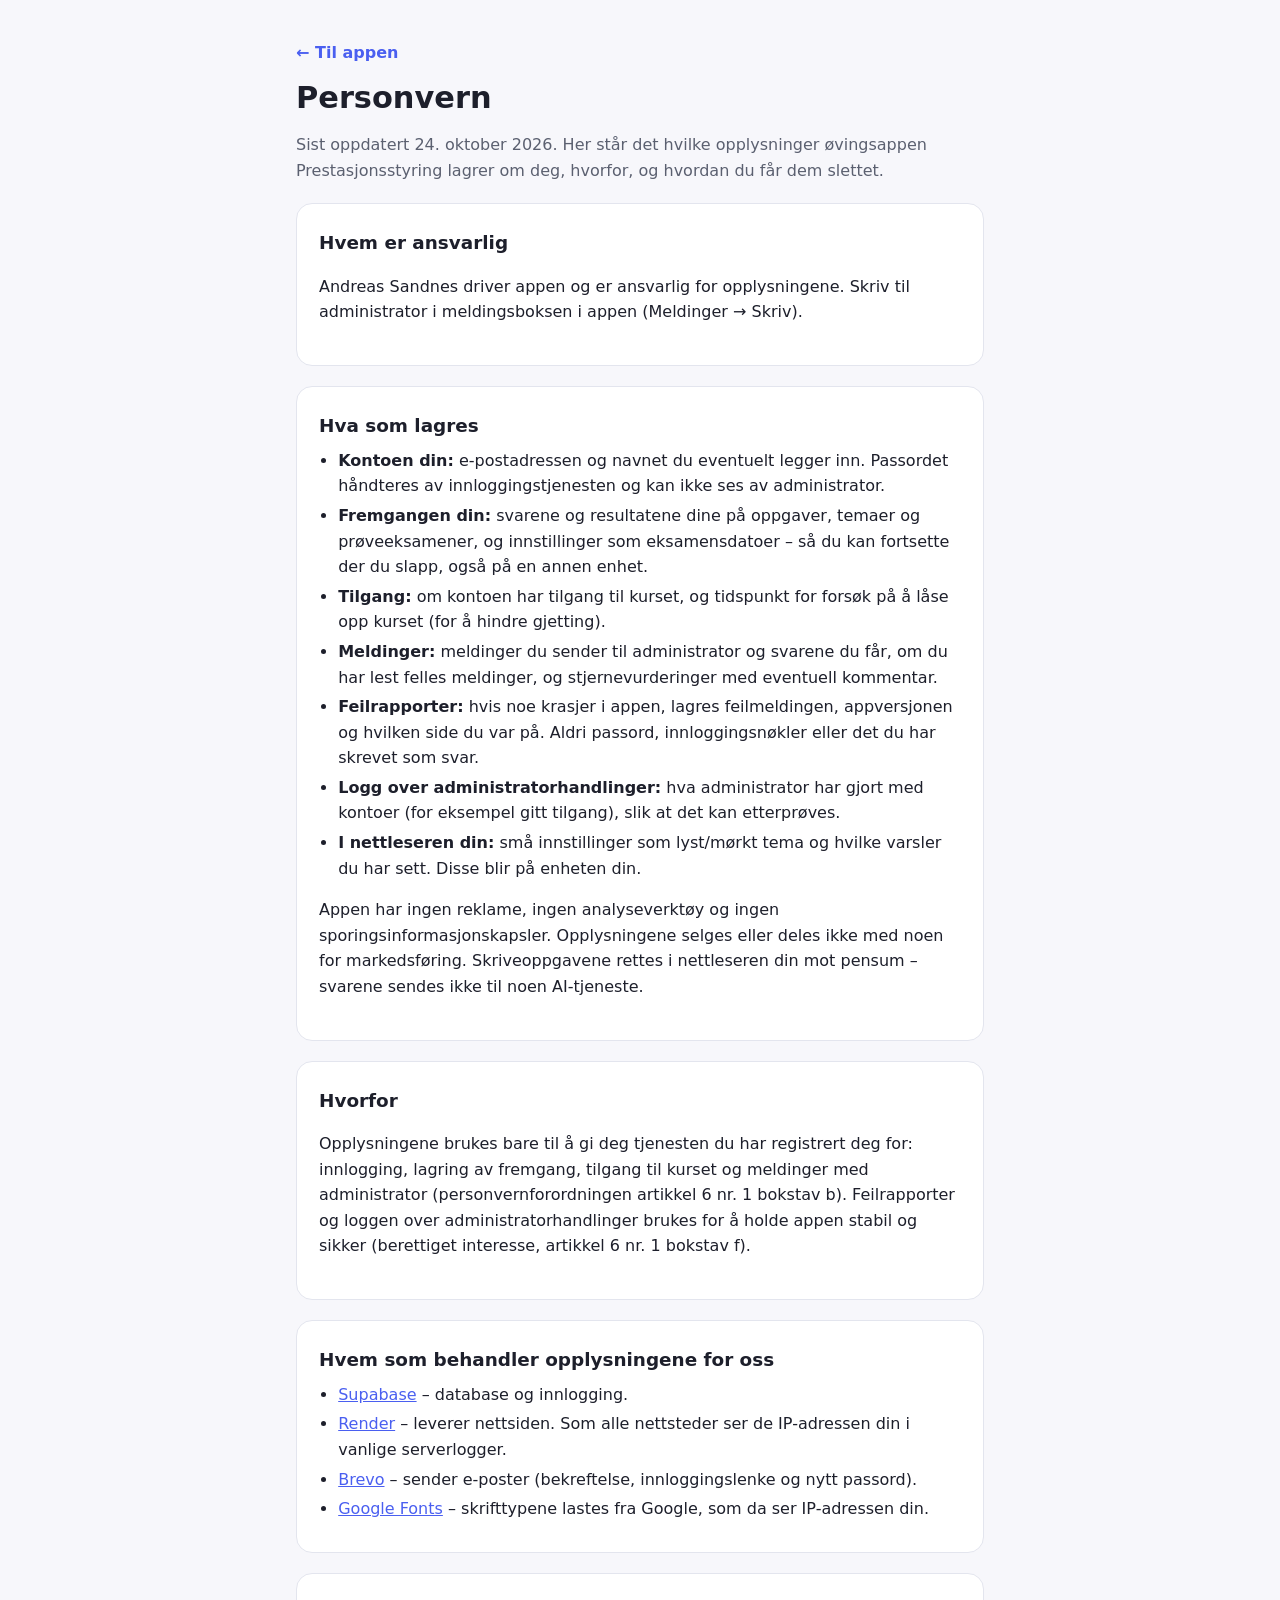
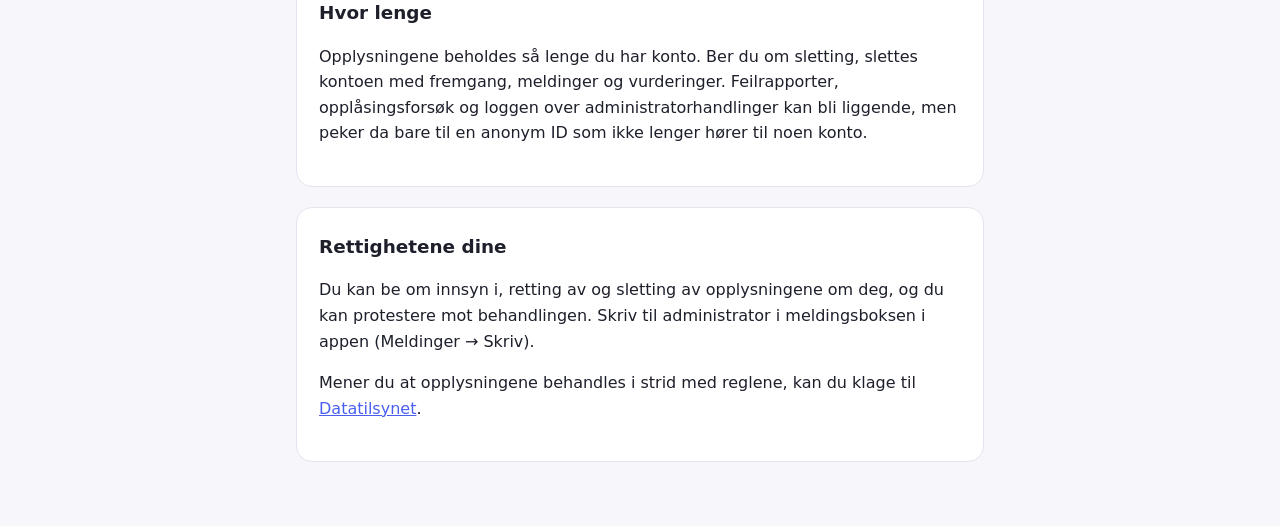
==== personvern.html @ 46ebc0df "Add files via upload Klar for Google og personvernside" ====
<!doctype html>
<html lang="nb">
<head>
<meta charset="utf-8">
<meta name="viewport" content="width=device-width,initial-scale=1">
<meta name="color-scheme" content="light dark">
<title>Personvern – Prestasjonsstyring</title>
<meta name="description" content="Hvilke opplysninger øvingsappen Prestasjonsstyring lagrer, hvorfor, hvor lenge, og hvordan du får dem slettet.">
<meta name="robots" content="index,follow">
<link rel="canonical" href="https://prestasjonsstyring12.onrender.com/personvern.html">
<link rel="icon" href="data:image/svg+xml,%3Csvg%20xmlns%3D%22http%3A%2F%2Fwww.w3.org%2F2000%2Fsvg%22%20viewBox%3D%220%200%2064%2064%22%3E%3Crect%20width%3D%2264%22%20height%3D%2264%22%20rx%3D%2214%22%20fill%3D%22%234a5ff0%22%2F%3E%3Crect%20x%3D%2214%22%20y%3D%2236%22%20width%3D%229%22%20height%3D%2216%22%20rx%3D%223%22%20fill%3D%22%23fff%22%2F%3E%3Crect%20x%3D%2227.5%22%20y%3D%2226%22%20width%3D%229%22%20height%3D%2226%22%20rx%3D%223%22%20fill%3D%22%23fff%22%2F%3E%3Crect%20x%3D%2241%22%20y%3D%2214%22%20width%3D%229%22%20height%3D%2238%22%20rx%3D%223%22%20fill%3D%22%23fff%22%2F%3E%3C%2Fsvg%3E">
<style>
:root{--bg:#f7f7fb;--card:#fff;--ink:#1d1f2b;--muted:#5b6070;--brand:#4a5ff0;--line:#e3e5ee}
@media (prefers-color-scheme:dark){:root{--bg:#12131a;--card:#1b1d27;--ink:#eceef6;--muted:#a3a8b8;--brand:#8b98ff;--line:#2c2f3d}}
*{box-sizing:border-box}
body{margin:0;background:var(--bg);color:var(--ink);font:16px/1.6 system-ui,-apple-system,"Segoe UI",sans-serif}
main{max-width:720px;margin:0 auto;padding:40px 16px 64px}
.card{background:var(--card);border:1px solid var(--line);border-radius:16px;padding:24px 22px;margin-top:20px}
h1{font-size:1.9rem;line-height:1.2;margin:.2em 0 .3em}
h2{font-size:1.15rem;margin:0 0 .4em}
p,li{color:var(--ink)}
.muted{color:var(--muted)}
ul{padding-left:1.2em;margin:.4em 0}
li{margin:.25em 0}
a{color:var(--brand)}
.back{display:inline-block;margin-bottom:8px;text-decoration:none;font-weight:600}
</style>
</head>
<body>
<main>
<a class="back" href="./">← Til appen</a>
<h1>Personvern</h1>
<p class="muted">Sist oppdatert 24. oktober 2026. Her står det hvilke opplysninger øvingsappen Prestasjonsstyring lagrer om deg, hvorfor, og hvordan du får dem slettet.</p>

<div class="card">
<h2>Hvem er ansvarlig</h2>
<p>Andreas Sandnes driver appen og er ansvarlig for opplysningene. Skriv til administrator i meldingsboksen i appen (Meldinger → Skriv).</p>
</div>

<div class="card">
<h2>Hva som lagres</h2>
<ul>
<li><strong>Kontoen din:</strong> e-postadressen og navnet du eventuelt legger inn. Passordet håndteres av innloggingstjenesten og kan ikke ses av administrator.</li>
<li><strong>Fremgangen din:</strong> svarene og resultatene dine på oppgaver, temaer og prøveeksamener, og innstillinger som eksamensdatoer – så du kan fortsette der du slapp, også på en annen enhet.</li>
<li><strong>Tilgang:</strong> om kontoen har tilgang til kurset, og tidspunkt for forsøk på å låse opp kurset (for å hindre gjetting).</li>
<li><strong>Meldinger:</strong> meldinger du sender til administrator og svarene du får, om du har lest felles meldinger, og stjernevurderinger med eventuell kommentar.</li>
<li><strong>Feilrapporter:</strong> hvis noe krasjer i appen, lagres feilmeldingen, appversjonen og hvilken side du var på. Aldri passord, innloggingsnøkler eller det du har skrevet som svar.</li>
<li><strong>Logg over administratorhandlinger:</strong> hva administrator har gjort med kontoer (for eksempel gitt tilgang), slik at det kan etterprøves.</li>
<li><strong>I nettleseren din:</strong> små innstillinger som lyst/mørkt tema og hvilke varsler du har sett. Disse blir på enheten din.</li>
</ul>
<p>Appen har ingen reklame, ingen analyseverktøy og ingen sporingsinformasjonskapsler. Opplysningene selges eller deles ikke med noen for markedsføring. Skriveoppgavene rettes i nettleseren din mot pensum – svarene sendes ikke til noen AI-tjeneste.</p>
</div>

<div class="card">
<h2>Hvorfor</h2>
<p>Opplysningene brukes bare til å gi deg tjenesten du har registrert deg for: innlogging, lagring av fremgang, tilgang til kurset og meldinger med administrator (personvernforordningen artikkel 6 nr. 1 bokstav b). Feilrapporter og loggen over administratorhandlinger brukes for å holde appen stabil og sikker (berettiget interesse, artikkel 6 nr. 1 bokstav f).</p>
</div>

<div class="card">
<h2>Hvem som behandler opplysningene for oss</h2>
<ul>
<li><a href="https://supabase.com/privacy" rel="noopener">Supabase</a> – database og innlogging.</li>
<li><a href="https://render.com/privacy" rel="noopener">Render</a> – leverer nettsiden. Som alle nettsteder ser de IP-adressen din i vanlige serverlogger.</li>
<li><a href="https://www.brevo.com/legal/privacypolicy/" rel="noopener">Brevo</a> – sender e-poster (bekreftelse, innloggingslenke og nytt passord).</li>
<li><a href="https://policies.google.com/privacy" rel="noopener">Google Fonts</a> – skrifttypene lastes fra Google, som da ser IP-adressen din.</li>
</ul>
</div>

<div class="card">
<h2>Hvor lenge</h2>
<p>Opplysningene beholdes så lenge du har konto. Ber du om sletting, slettes kontoen med fremgang, meldinger og vurderinger. Feilrapporter, opplåsingsforsøk og loggen over administratorhandlinger kan bli liggende, men peker da bare til en anonym ID som ikke lenger hører til noen konto.</p>
</div>

<div class="card">
<h2>Rettighetene dine</h2>
<p>Du kan be om innsyn i, retting av og sletting av opplysningene om deg, og du kan protestere mot behandlingen. Skriv til administrator i meldingsboksen i appen (Meldinger → Skriv).</p>
<p>Mener du at opplysningene behandles i strid med reglene, kan du klage til <a href="https://www.datatilsynet.no/" rel="noopener">Datatilsynet</a>.</p>
</div>
</main>
</body>
</html>
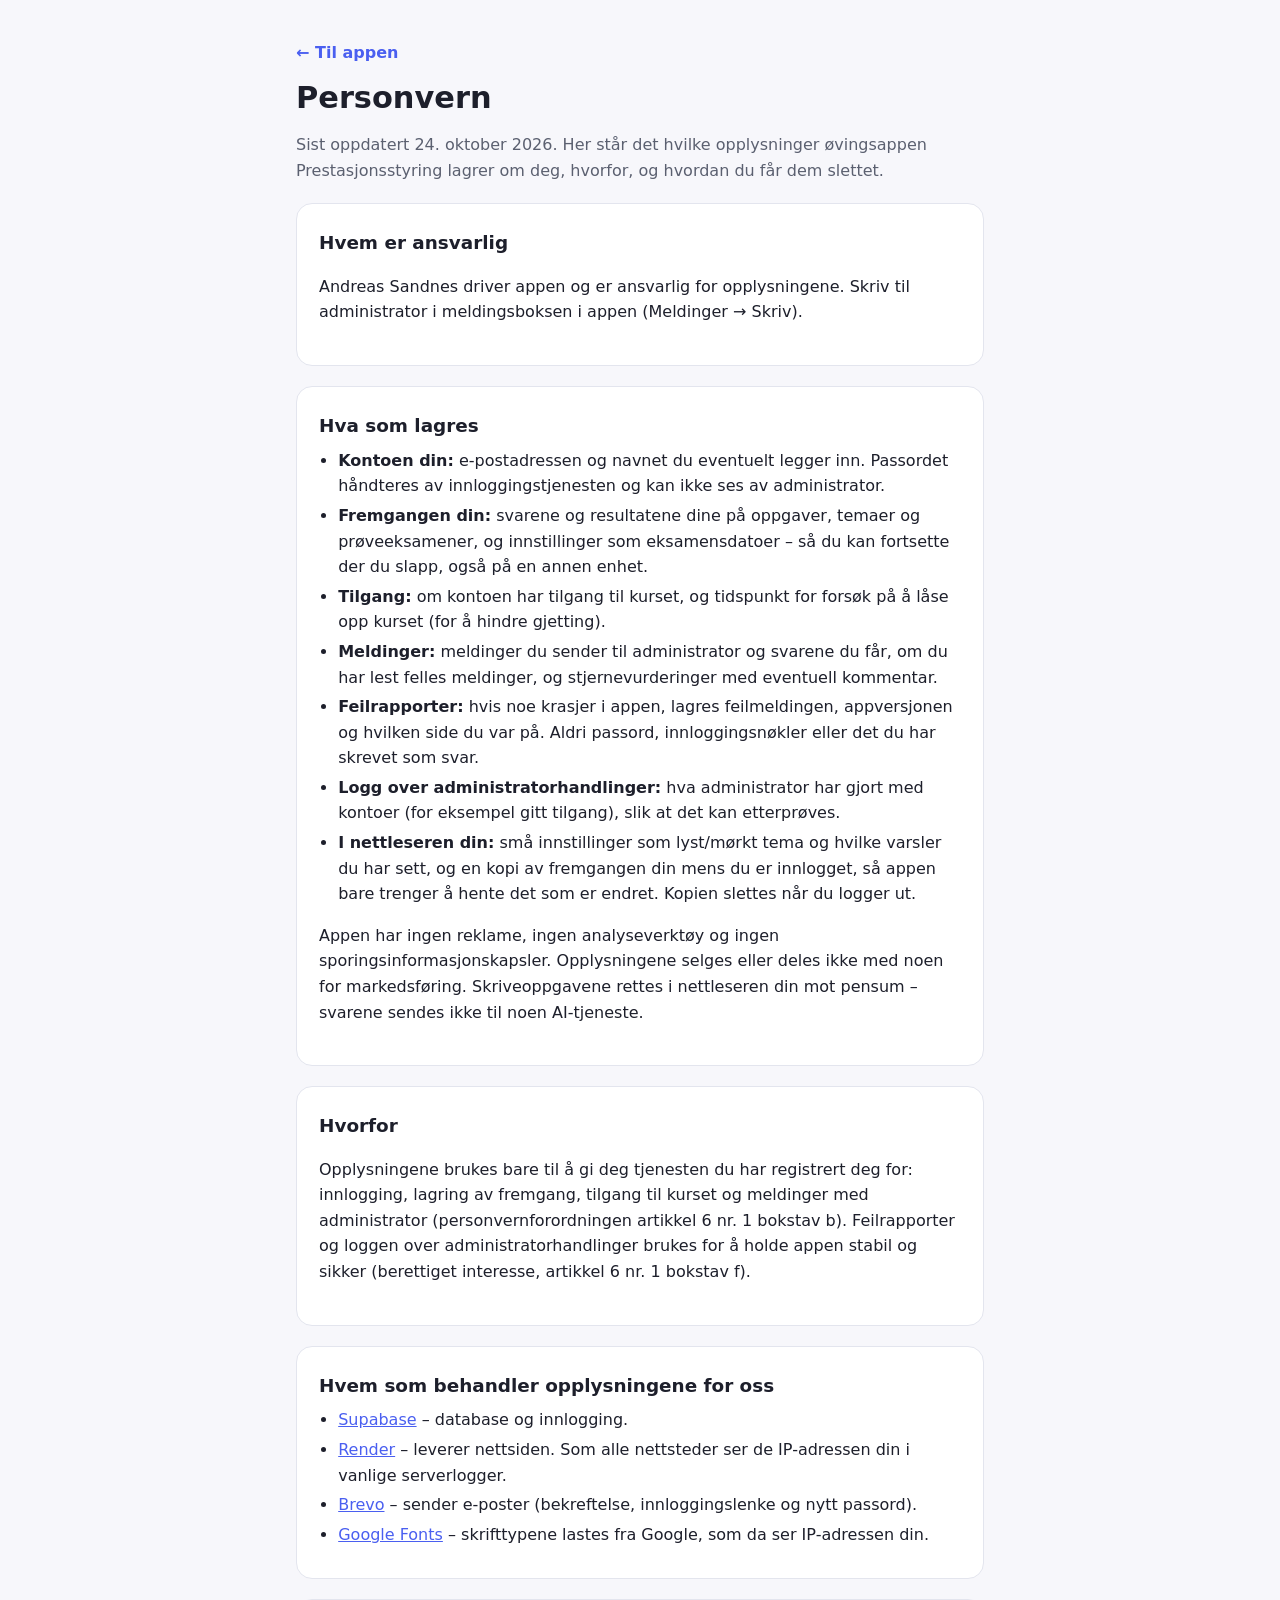
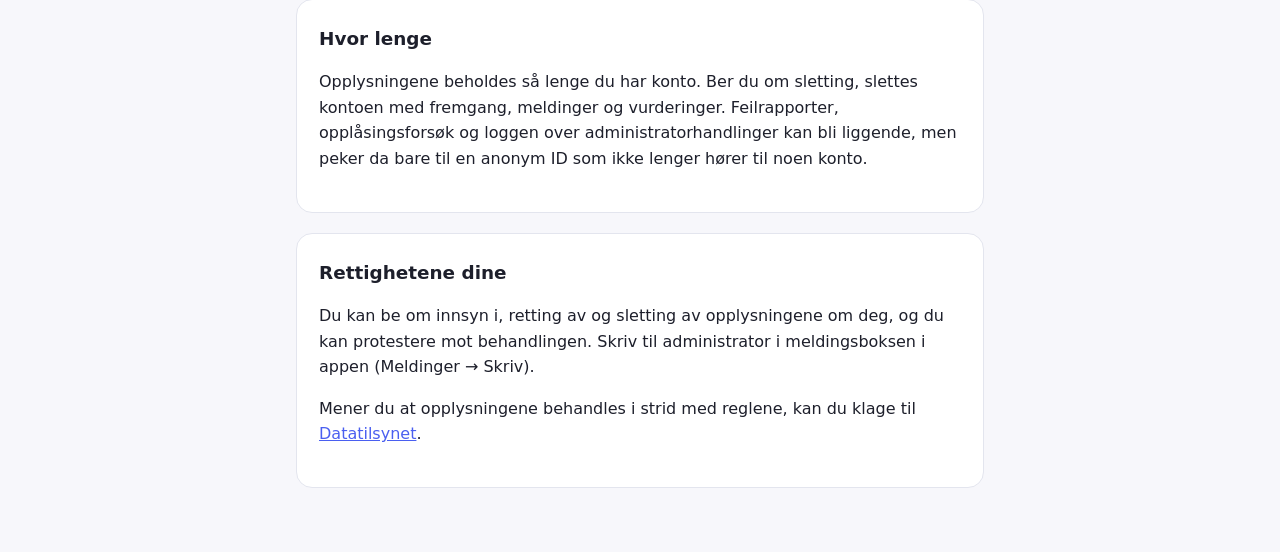
==== commit 1f28c35c: "Add files via upload" ====
--- a/personvern.html
+++ b/personvern.html
@@ -46,7 +46,7 @@
 <li><strong>Meldinger:</strong> meldinger du sender til administrator og svarene du får, om du har lest felles meldinger, og stjernevurderinger med eventuell kommentar.</li>
 <li><strong>Feilrapporter:</strong> hvis noe krasjer i appen, lagres feilmeldingen, appversjonen og hvilken side du var på. Aldri passord, innloggingsnøkler eller det du har skrevet som svar.</li>
 <li><strong>Logg over administratorhandlinger:</strong> hva administrator har gjort med kontoer (for eksempel gitt tilgang), slik at det kan etterprøves.</li>
-<li><strong>I nettleseren din:</strong> små innstillinger som lyst/mørkt tema og hvilke varsler du har sett. Disse blir på enheten din.</li>
+<li><strong>I nettleseren din:</strong> små innstillinger som lyst/mørkt tema og hvilke varsler du har sett, og en kopi av fremgangen din mens du er innlogget, så appen bare trenger å hente det som er endret. Kopien slettes når du logger ut.</li>
 </ul>
 <p>Appen har ingen reklame, ingen analyseverktøy og ingen sporingsinformasjonskapsler. Opplysningene selges eller deles ikke med noen for markedsføring. Skriveoppgavene rettes i nettleseren din mot pensum – svarene sendes ikke til noen AI-tjeneste.</p>
 </div>
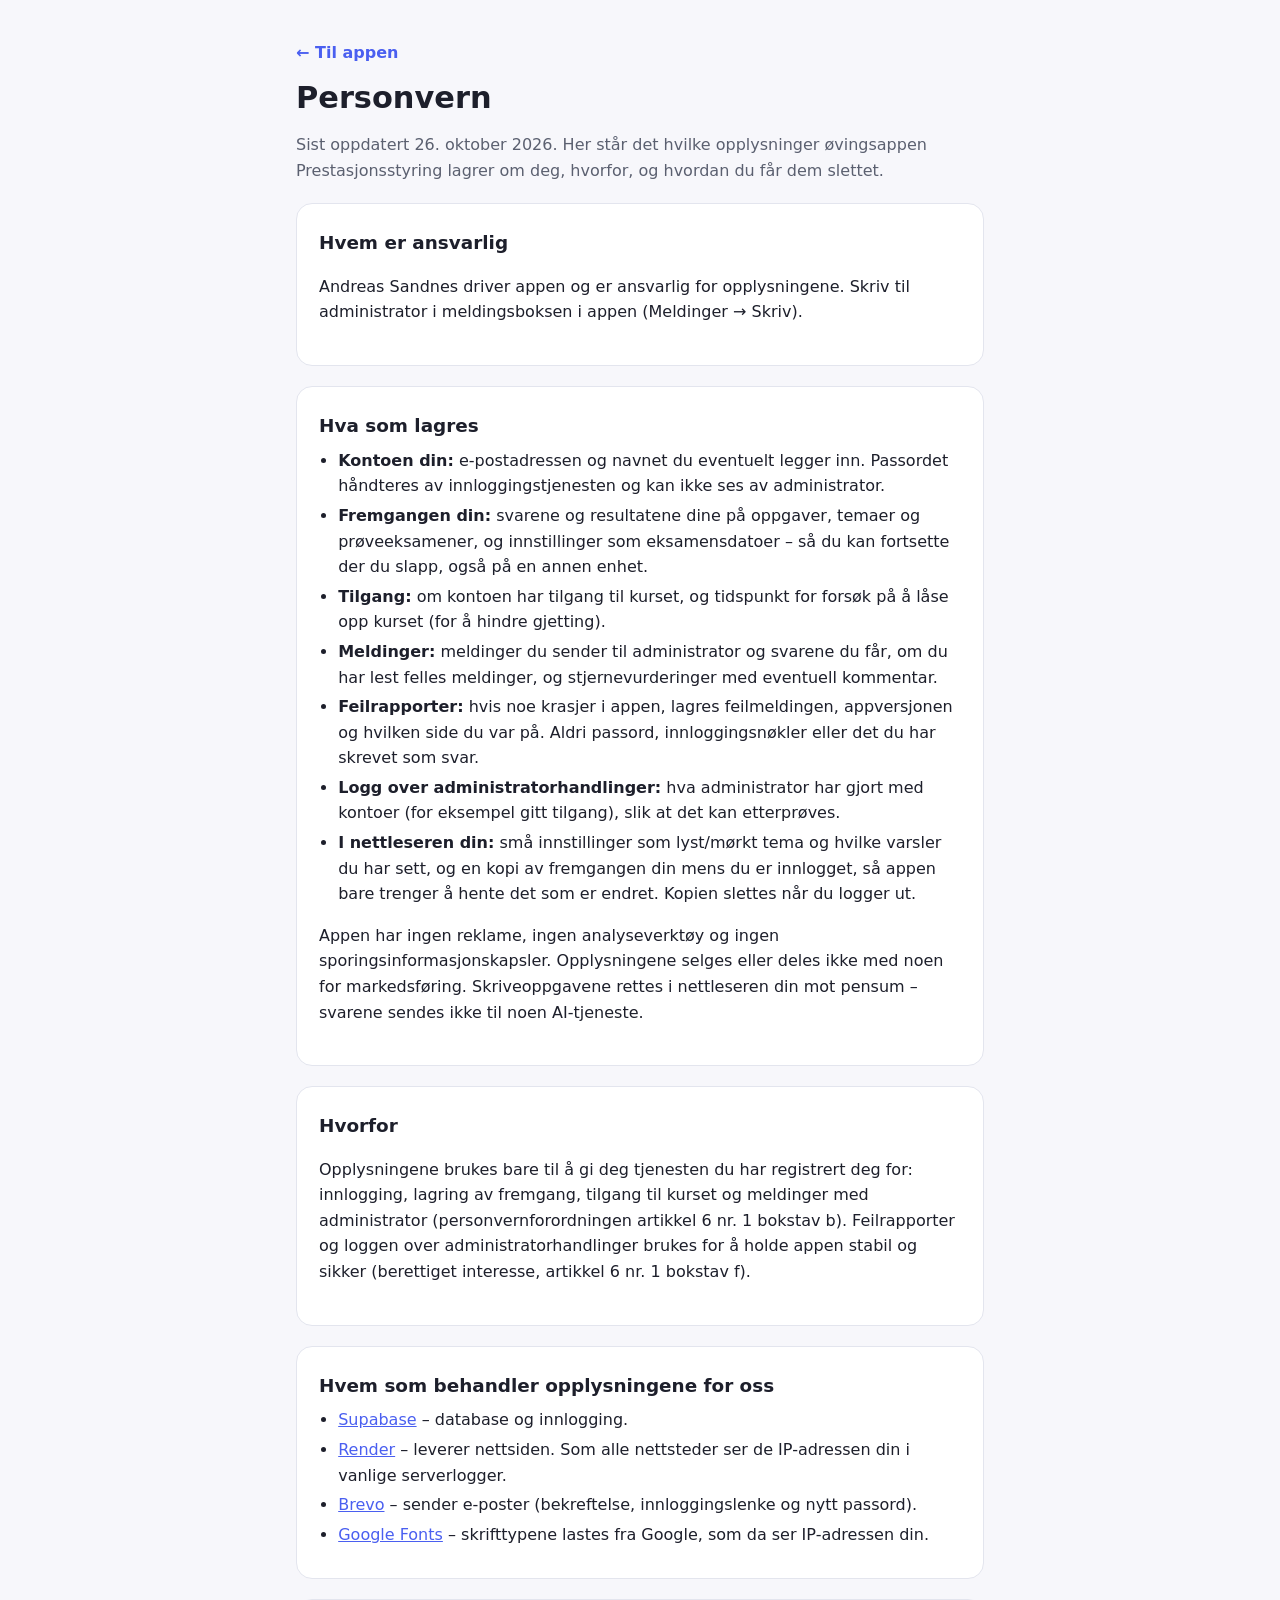
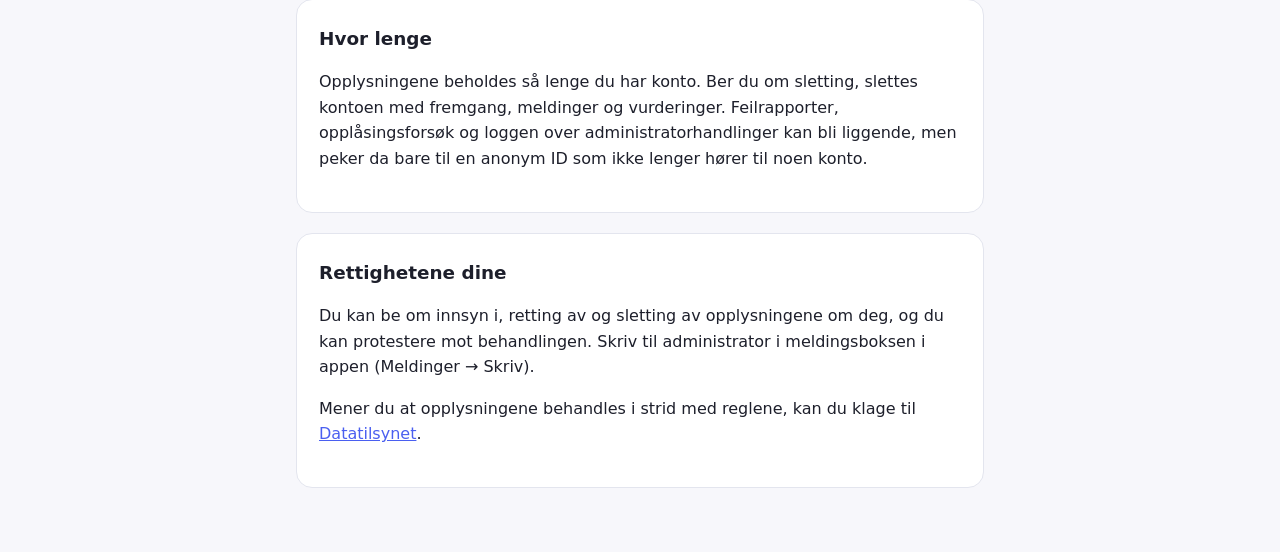
==== commit f1a86a15: "Ny versjon: velg farge på toppen (Pride, Solnedgang, Nordlys, 17. mai m.fl.) Co-Authored-By: Claude " ====
--- a/personvern.html
+++ b/personvern.html
@@ -30,7 +30,7 @@
 <main>
 <a class="back" href="./">← Til appen</a>
 <h1>Personvern</h1>
-<p class="muted">Sist oppdatert 24. oktober 2026. Her står det hvilke opplysninger øvingsappen Prestasjonsstyring lagrer om deg, hvorfor, og hvordan du får dem slettet.</p>
+<p class="muted">Sist oppdatert 26. oktober 2026. Her står det hvilke opplysninger øvingsappen Prestasjonsstyring lagrer om deg, hvorfor, og hvordan du får dem slettet.</p>
 
 <div class="card">
 <h2>Hvem er ansvarlig</h2>
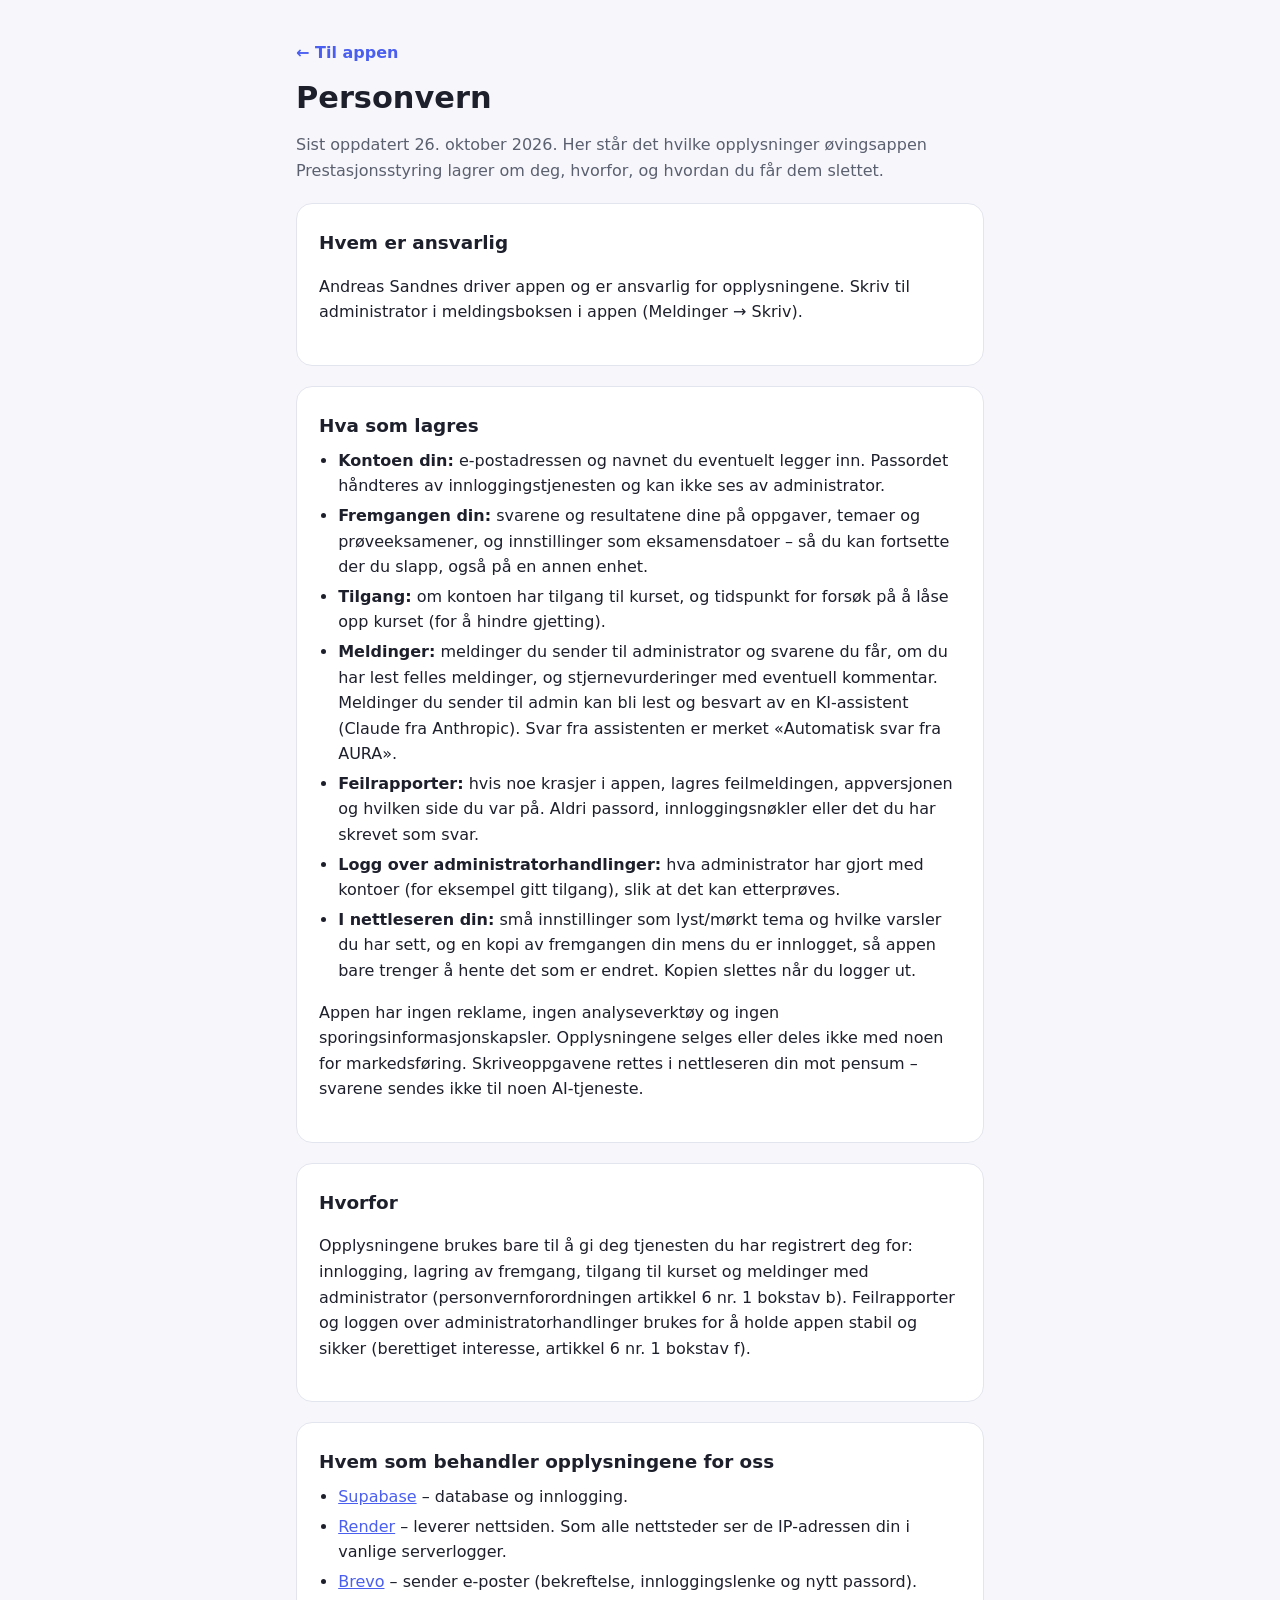
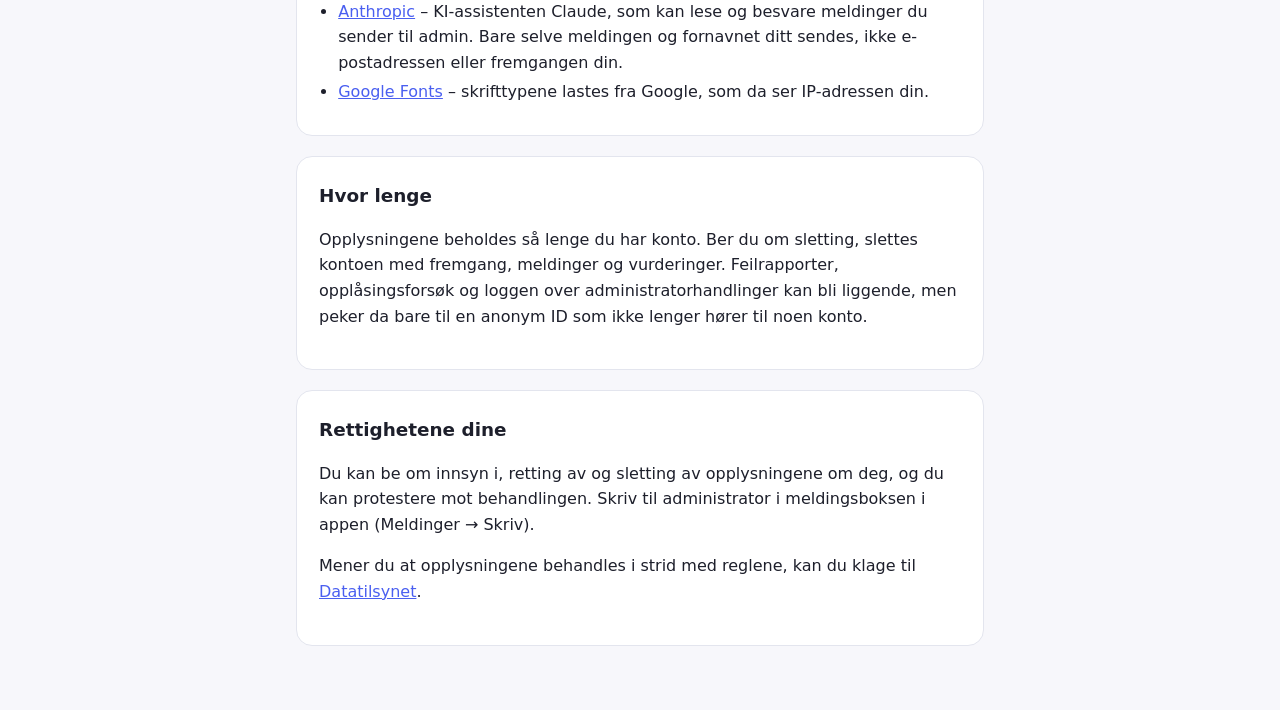
==== commit 2408d2bc: "Personvern: meldinger til admin kan besvares av KI-assistent (Claude fra Anthropic) Co-Authored-By: " ====
--- a/personvern.html
+++ b/personvern.html
@@ -43,7 +43,7 @@
 <li><strong>Kontoen din:</strong> e-postadressen og navnet du eventuelt legger inn. Passordet håndteres av innloggingstjenesten og kan ikke ses av administrator.</li>
 <li><strong>Fremgangen din:</strong> svarene og resultatene dine på oppgaver, temaer og prøveeksamener, og innstillinger som eksamensdatoer – så du kan fortsette der du slapp, også på en annen enhet.</li>
 <li><strong>Tilgang:</strong> om kontoen har tilgang til kurset, og tidspunkt for forsøk på å låse opp kurset (for å hindre gjetting).</li>
-<li><strong>Meldinger:</strong> meldinger du sender til administrator og svarene du får, om du har lest felles meldinger, og stjernevurderinger med eventuell kommentar.</li>
+<li><strong>Meldinger:</strong> meldinger du sender til administrator og svarene du får, om du har lest felles meldinger, og stjernevurderinger med eventuell kommentar. Meldinger du sender til admin kan bli lest og besvart av en KI-assistent (Claude fra Anthropic). Svar fra assistenten er merket «Automatisk svar fra AURA».</li>
 <li><strong>Feilrapporter:</strong> hvis noe krasjer i appen, lagres feilmeldingen, appversjonen og hvilken side du var på. Aldri passord, innloggingsnøkler eller det du har skrevet som svar.</li>
 <li><strong>Logg over administratorhandlinger:</strong> hva administrator har gjort med kontoer (for eksempel gitt tilgang), slik at det kan etterprøves.</li>
 <li><strong>I nettleseren din:</strong> små innstillinger som lyst/mørkt tema og hvilke varsler du har sett, og en kopi av fremgangen din mens du er innlogget, så appen bare trenger å hente det som er endret. Kopien slettes når du logger ut.</li>
@@ -62,6 +62,7 @@
 <li><a href="https://supabase.com/privacy" rel="noopener">Supabase</a> – database og innlogging.</li>
 <li><a href="https://render.com/privacy" rel="noopener">Render</a> – leverer nettsiden. Som alle nettsteder ser de IP-adressen din i vanlige serverlogger.</li>
 <li><a href="https://www.brevo.com/legal/privacypolicy/" rel="noopener">Brevo</a> – sender e-poster (bekreftelse, innloggingslenke og nytt passord).</li>
+<li><a href="https://www.anthropic.com/legal/privacy" rel="noopener">Anthropic</a> – KI-assistenten Claude, som kan lese og besvare meldinger du sender til admin. Bare selve meldingen og fornavnet ditt sendes, ikke e-postadressen eller fremgangen din.</li>
 <li><a href="https://policies.google.com/privacy" rel="noopener">Google Fonts</a> – skrifttypene lastes fra Google, som da ser IP-adressen din.</li>
 </ul>
 </div>
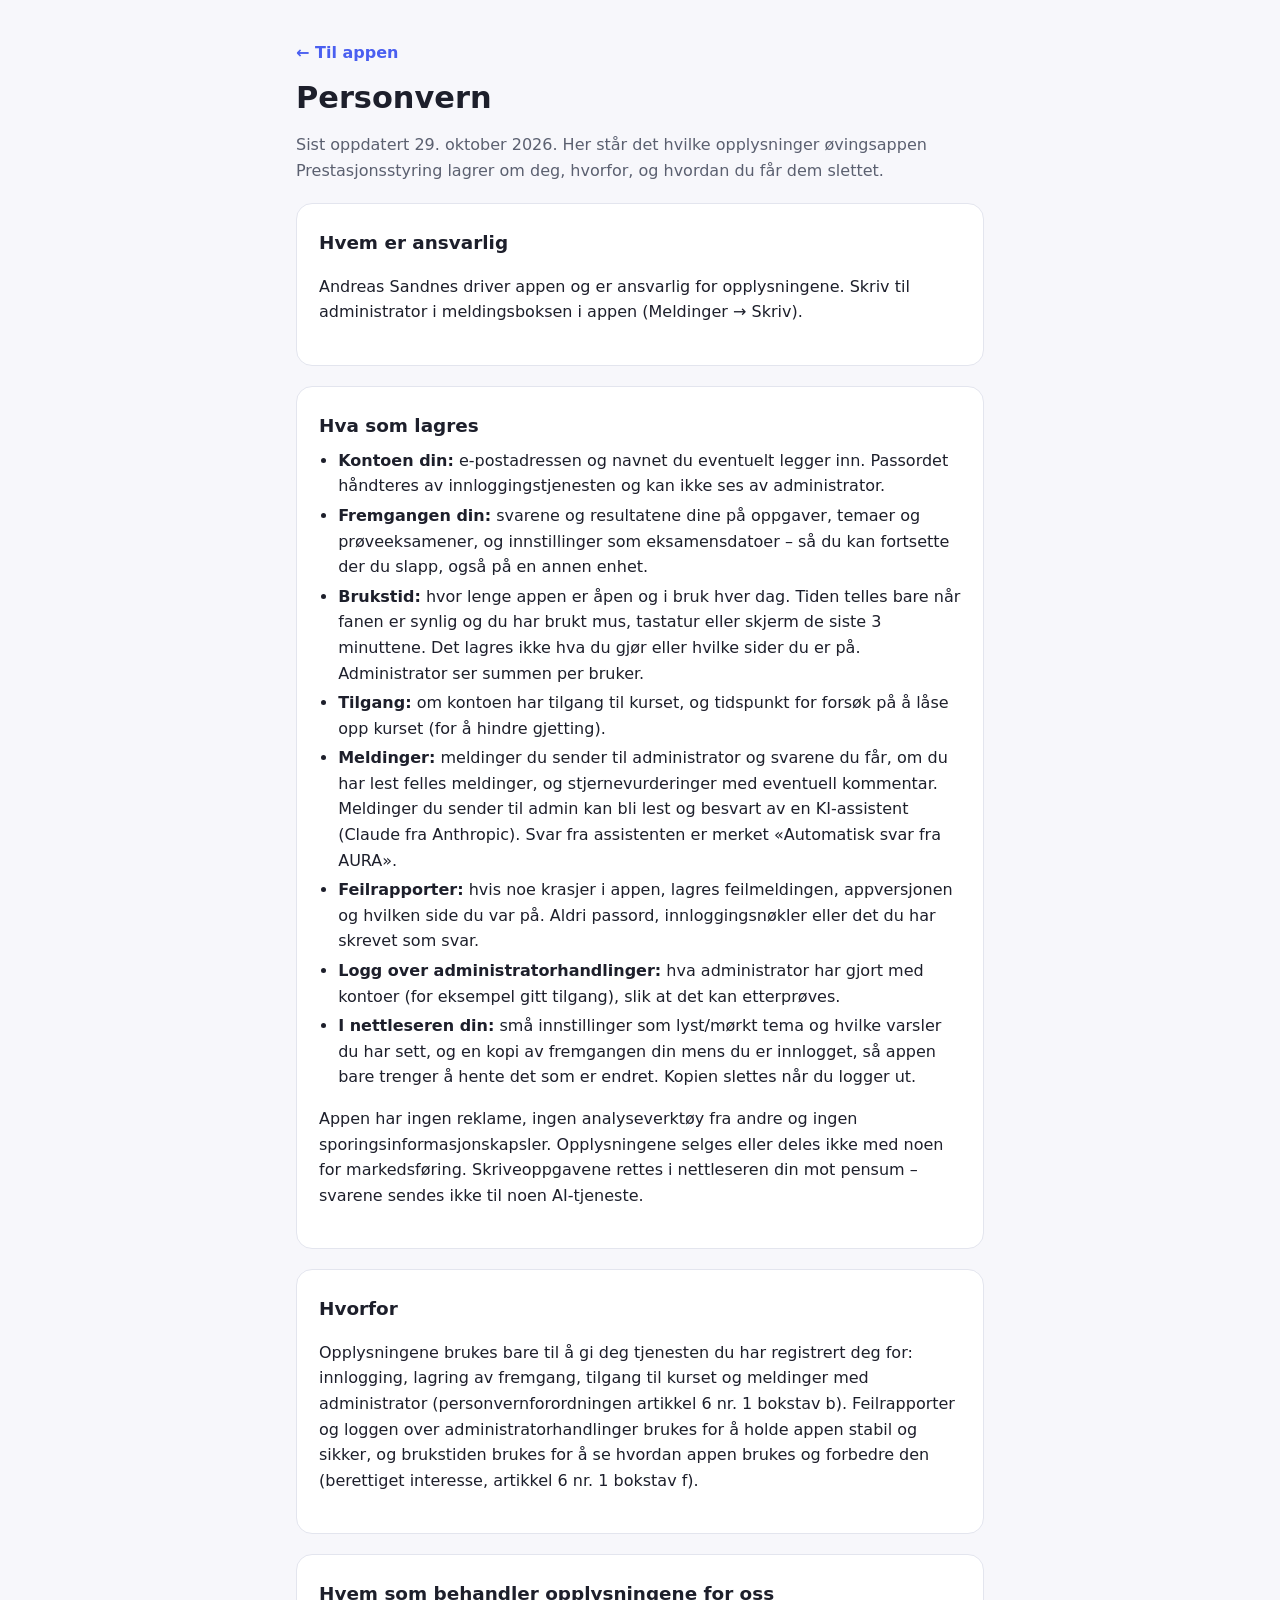
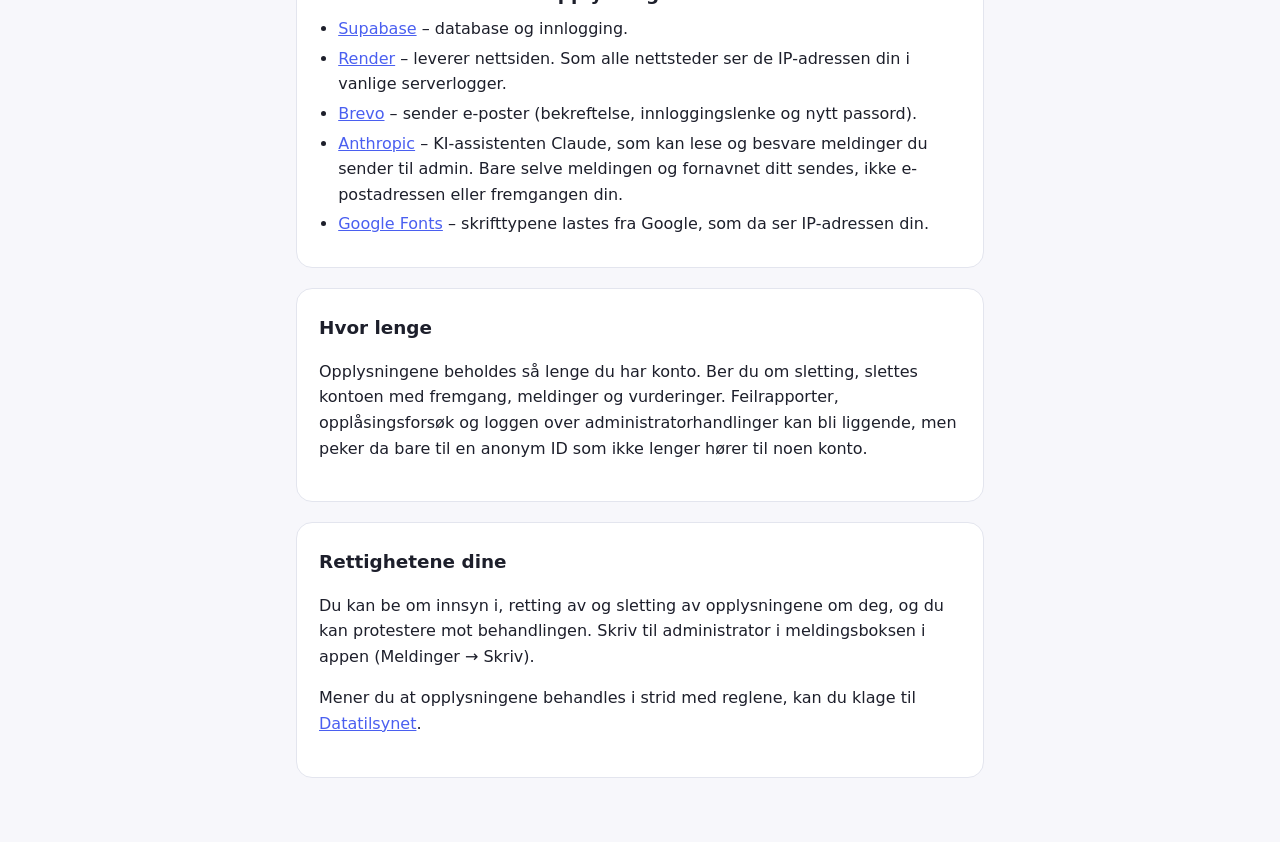
==== commit 46397d53: "Tallkilder i Lær, kort AI-svar, varsel midt på skjermen og nytt i adminpanelet - Lær: eksempelboks o" ====
--- a/personvern.html
+++ b/personvern.html
@@ -30,7 +30,7 @@
 <main>
 <a class="back" href="./">← Til appen</a>
 <h1>Personvern</h1>
-<p class="muted">Sist oppdatert 26. oktober 2026. Her står det hvilke opplysninger øvingsappen Prestasjonsstyring lagrer om deg, hvorfor, og hvordan du får dem slettet.</p>
+<p class="muted">Sist oppdatert 29. oktober 2026. Her står det hvilke opplysninger øvingsappen Prestasjonsstyring lagrer om deg, hvorfor, og hvordan du får dem slettet.</p>
 
 <div class="card">
 <h2>Hvem er ansvarlig</h2>
@@ -42,18 +42,19 @@
 <ul>
 <li><strong>Kontoen din:</strong> e-postadressen og navnet du eventuelt legger inn. Passordet håndteres av innloggingstjenesten og kan ikke ses av administrator.</li>
 <li><strong>Fremgangen din:</strong> svarene og resultatene dine på oppgaver, temaer og prøveeksamener, og innstillinger som eksamensdatoer – så du kan fortsette der du slapp, også på en annen enhet.</li>
+<li><strong>Brukstid:</strong> hvor lenge appen er åpen og i bruk hver dag. Tiden telles bare når fanen er synlig og du har brukt mus, tastatur eller skjerm de siste 3 minuttene. Det lagres ikke hva du gjør eller hvilke sider du er på. Administrator ser summen per bruker.</li>
 <li><strong>Tilgang:</strong> om kontoen har tilgang til kurset, og tidspunkt for forsøk på å låse opp kurset (for å hindre gjetting).</li>
 <li><strong>Meldinger:</strong> meldinger du sender til administrator og svarene du får, om du har lest felles meldinger, og stjernevurderinger med eventuell kommentar. Meldinger du sender til admin kan bli lest og besvart av en KI-assistent (Claude fra Anthropic). Svar fra assistenten er merket «Automatisk svar fra AURA».</li>
 <li><strong>Feilrapporter:</strong> hvis noe krasjer i appen, lagres feilmeldingen, appversjonen og hvilken side du var på. Aldri passord, innloggingsnøkler eller det du har skrevet som svar.</li>
 <li><strong>Logg over administratorhandlinger:</strong> hva administrator har gjort med kontoer (for eksempel gitt tilgang), slik at det kan etterprøves.</li>
 <li><strong>I nettleseren din:</strong> små innstillinger som lyst/mørkt tema og hvilke varsler du har sett, og en kopi av fremgangen din mens du er innlogget, så appen bare trenger å hente det som er endret. Kopien slettes når du logger ut.</li>
 </ul>
-<p>Appen har ingen reklame, ingen analyseverktøy og ingen sporingsinformasjonskapsler. Opplysningene selges eller deles ikke med noen for markedsføring. Skriveoppgavene rettes i nettleseren din mot pensum – svarene sendes ikke til noen AI-tjeneste.</p>
+<p>Appen har ingen reklame, ingen analyseverktøy fra andre og ingen sporingsinformasjonskapsler. Opplysningene selges eller deles ikke med noen for markedsføring. Skriveoppgavene rettes i nettleseren din mot pensum – svarene sendes ikke til noen AI-tjeneste.</p>
 </div>
 
 <div class="card">
 <h2>Hvorfor</h2>
-<p>Opplysningene brukes bare til å gi deg tjenesten du har registrert deg for: innlogging, lagring av fremgang, tilgang til kurset og meldinger med administrator (personvernforordningen artikkel 6 nr. 1 bokstav b). Feilrapporter og loggen over administratorhandlinger brukes for å holde appen stabil og sikker (berettiget interesse, artikkel 6 nr. 1 bokstav f).</p>
+<p>Opplysningene brukes bare til å gi deg tjenesten du har registrert deg for: innlogging, lagring av fremgang, tilgang til kurset og meldinger med administrator (personvernforordningen artikkel 6 nr. 1 bokstav b). Feilrapporter og loggen over administratorhandlinger brukes for å holde appen stabil og sikker, og brukstiden brukes for å se hvordan appen brukes og forbedre den (berettiget interesse, artikkel 6 nr. 1 bokstav f).</p>
 </div>
 
 <div class="card">
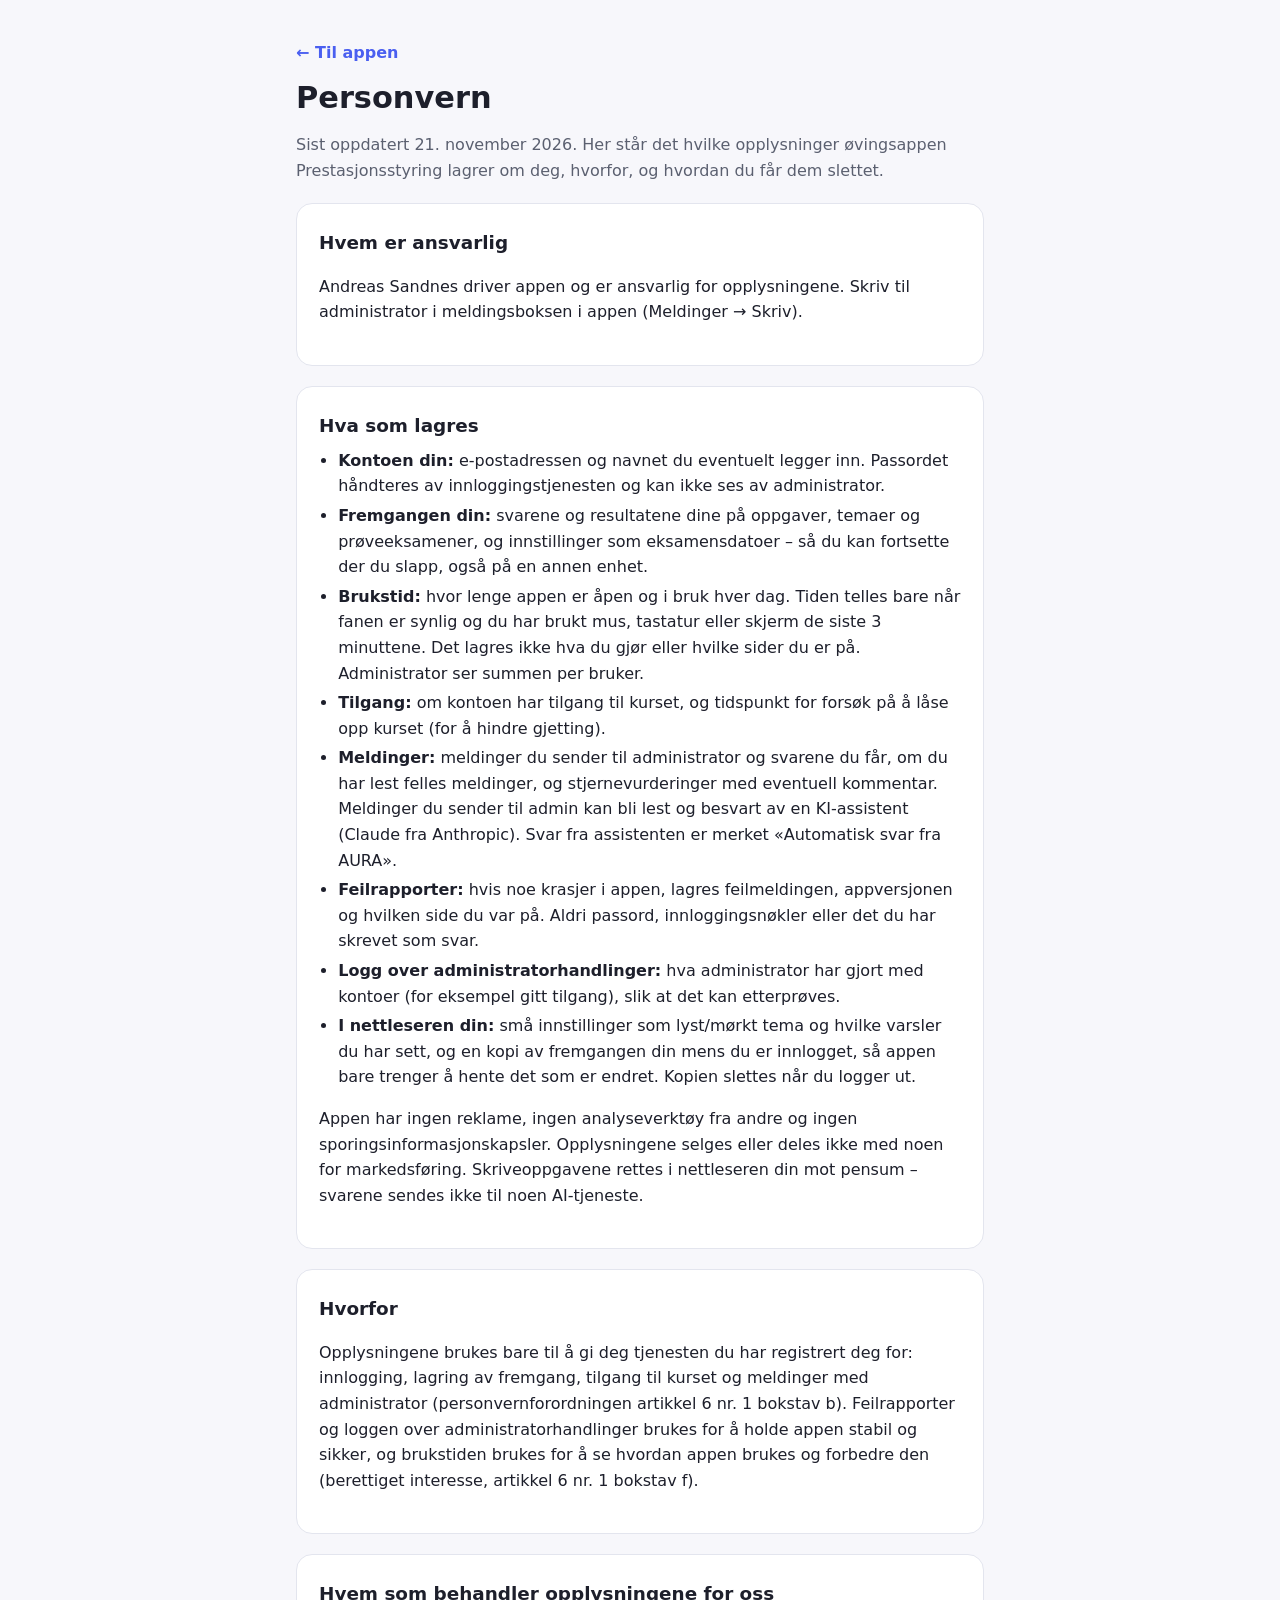
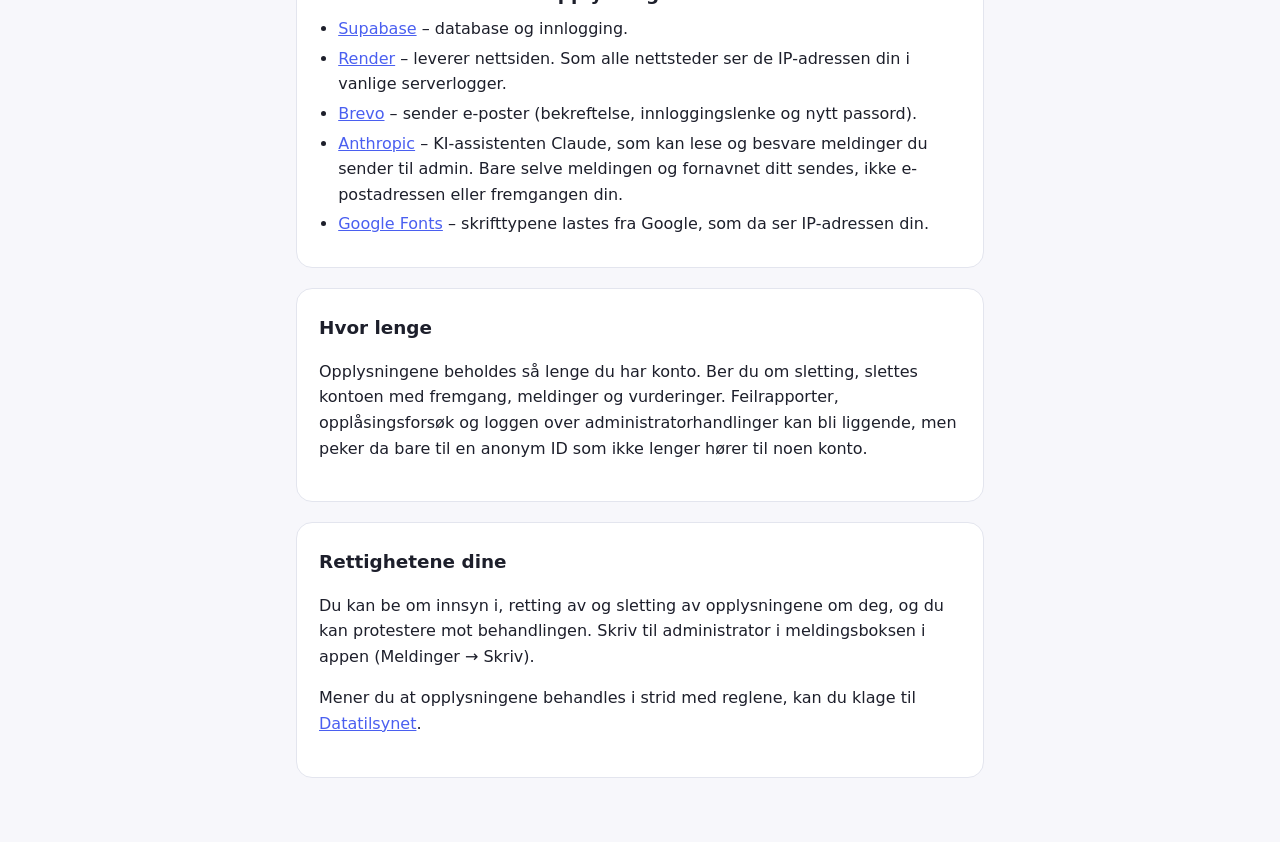
==== commit ac8b77fe: "Utvidet kompendium etter studenttest + «Slik ser et A-svar ut» i prøveeksamen (v39) Co-Authored-By: " ====
--- a/personvern.html
+++ b/personvern.html
@@ -30,7 +30,7 @@
 <main>
 <a class="back" href="./">← Til appen</a>
 <h1>Personvern</h1>
-<p class="muted">Sist oppdatert 29. oktober 2026. Her står det hvilke opplysninger øvingsappen Prestasjonsstyring lagrer om deg, hvorfor, og hvordan du får dem slettet.</p>
+<p class="muted">Sist oppdatert 21. november 2026. Her står det hvilke opplysninger øvingsappen Prestasjonsstyring lagrer om deg, hvorfor, og hvordan du får dem slettet.</p>
 
 <div class="card">
 <h2>Hvem er ansvarlig</h2>
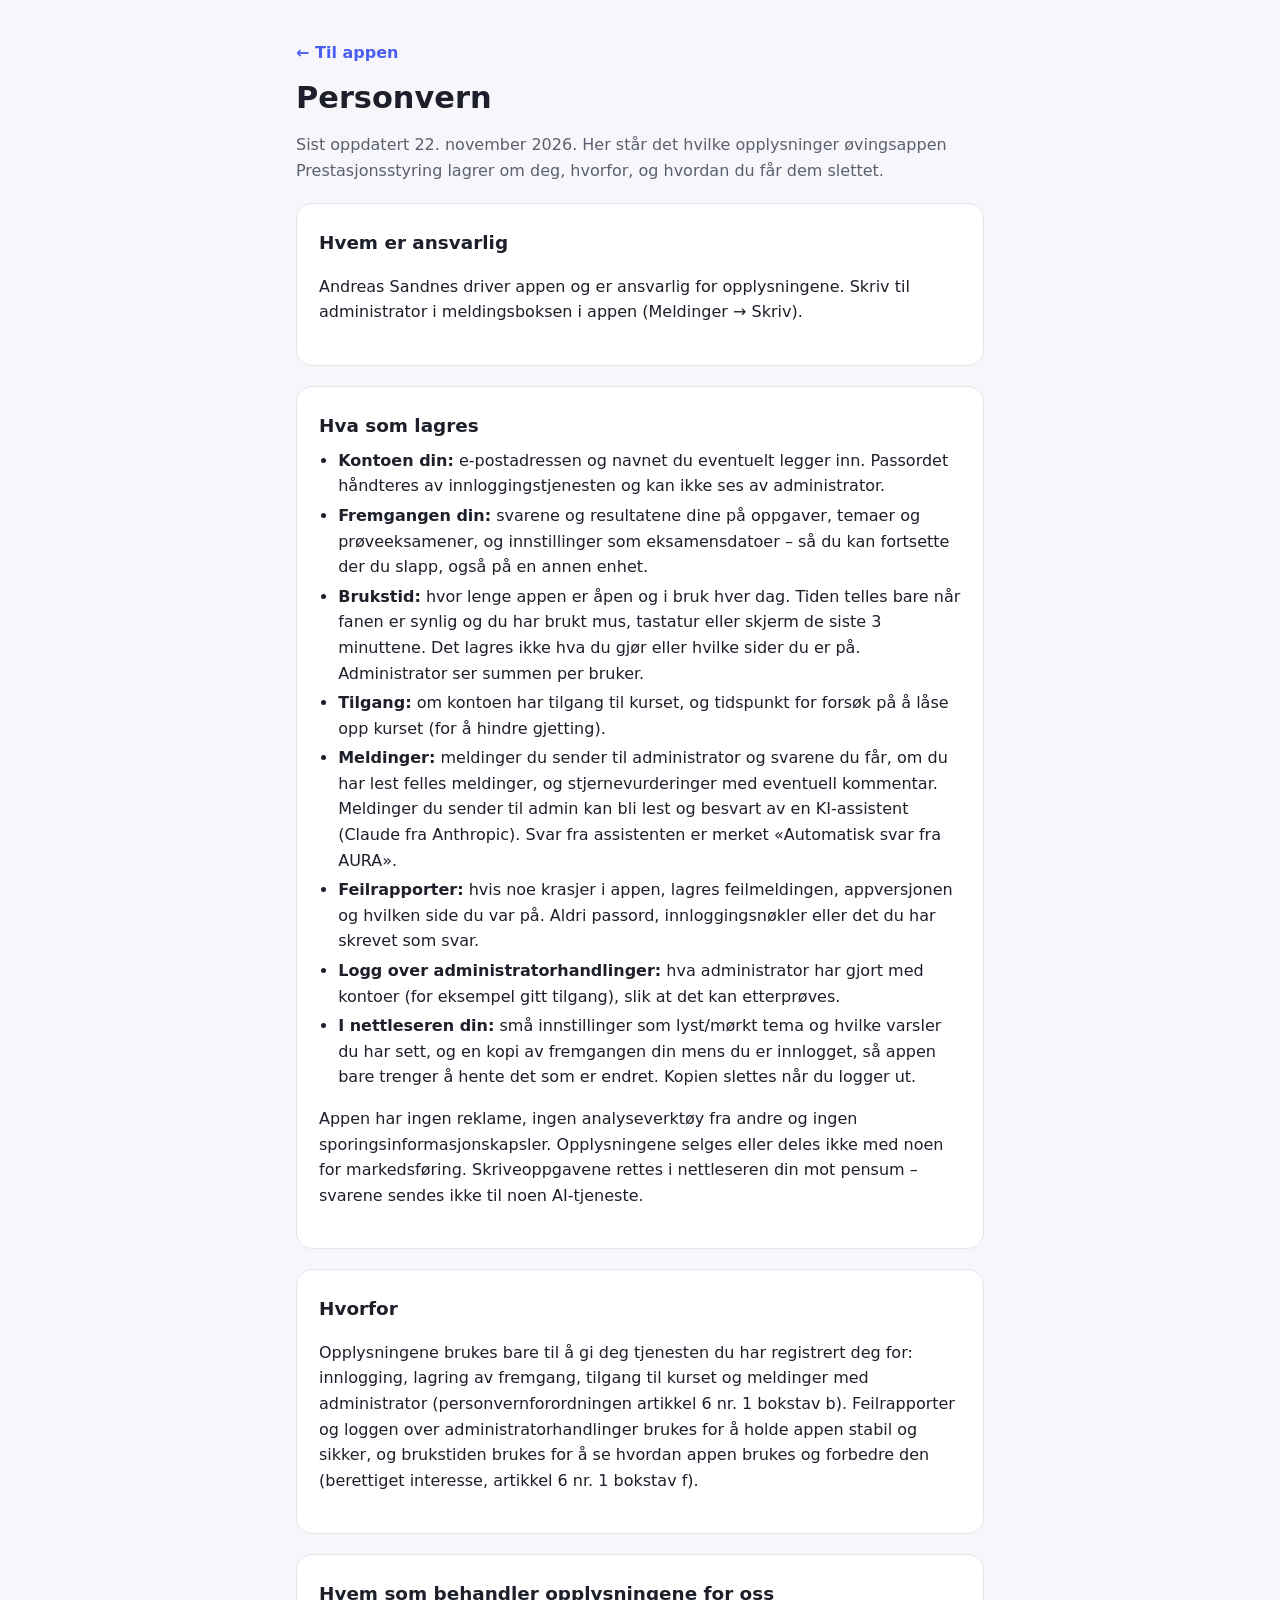
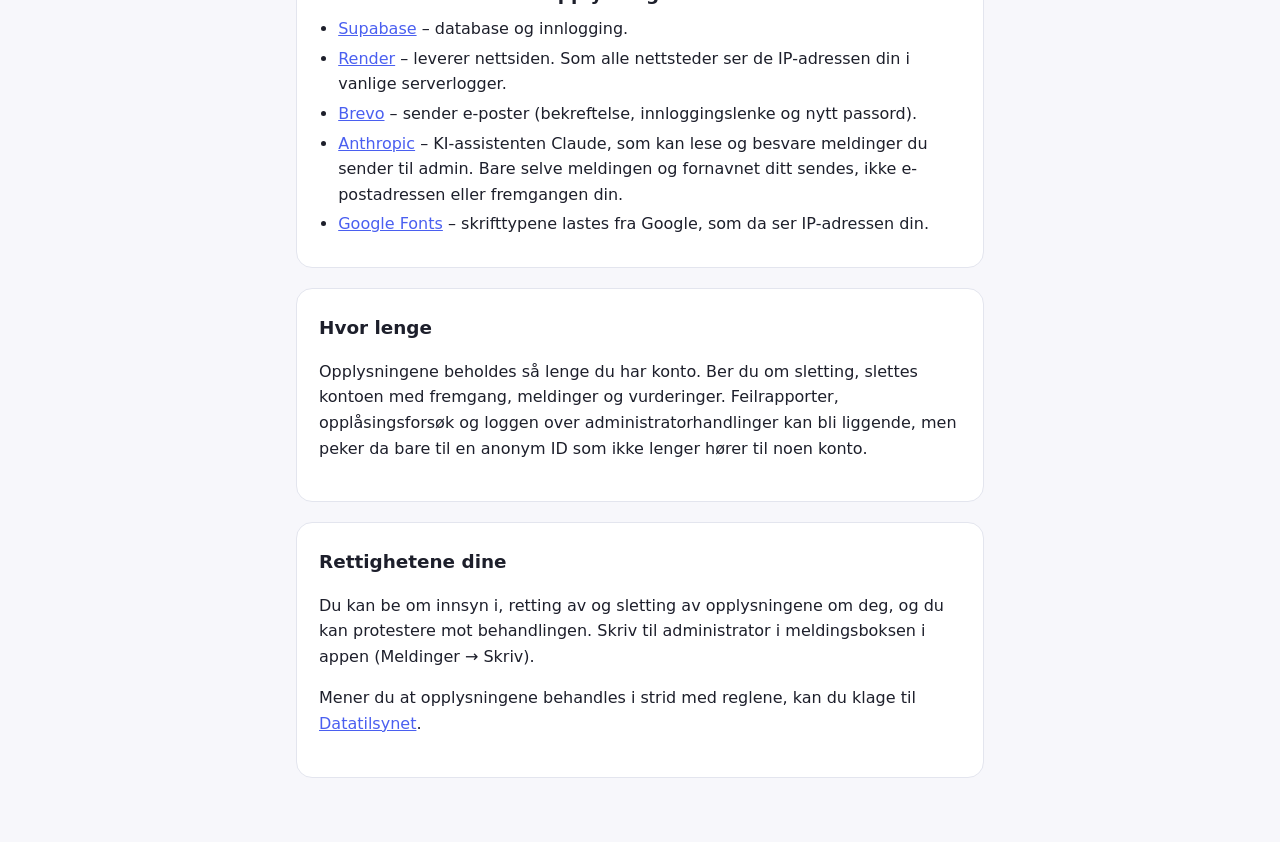
==== commit f455101b: "Eksamen likest offisiell prøveeksamen + kompendium etter dysleksi-studenttest (v41) Co-Authored-By: " ====
--- a/personvern.html
+++ b/personvern.html
@@ -30,7 +30,7 @@
 <main>
 <a class="back" href="./">← Til appen</a>
 <h1>Personvern</h1>
-<p class="muted">Sist oppdatert 21. november 2026. Her står det hvilke opplysninger øvingsappen Prestasjonsstyring lagrer om deg, hvorfor, og hvordan du får dem slettet.</p>
+<p class="muted">Sist oppdatert 22. november 2026. Her står det hvilke opplysninger øvingsappen Prestasjonsstyring lagrer om deg, hvorfor, og hvordan du får dem slettet.</p>
 
 <div class="card">
 <h2>Hvem er ansvarlig</h2>
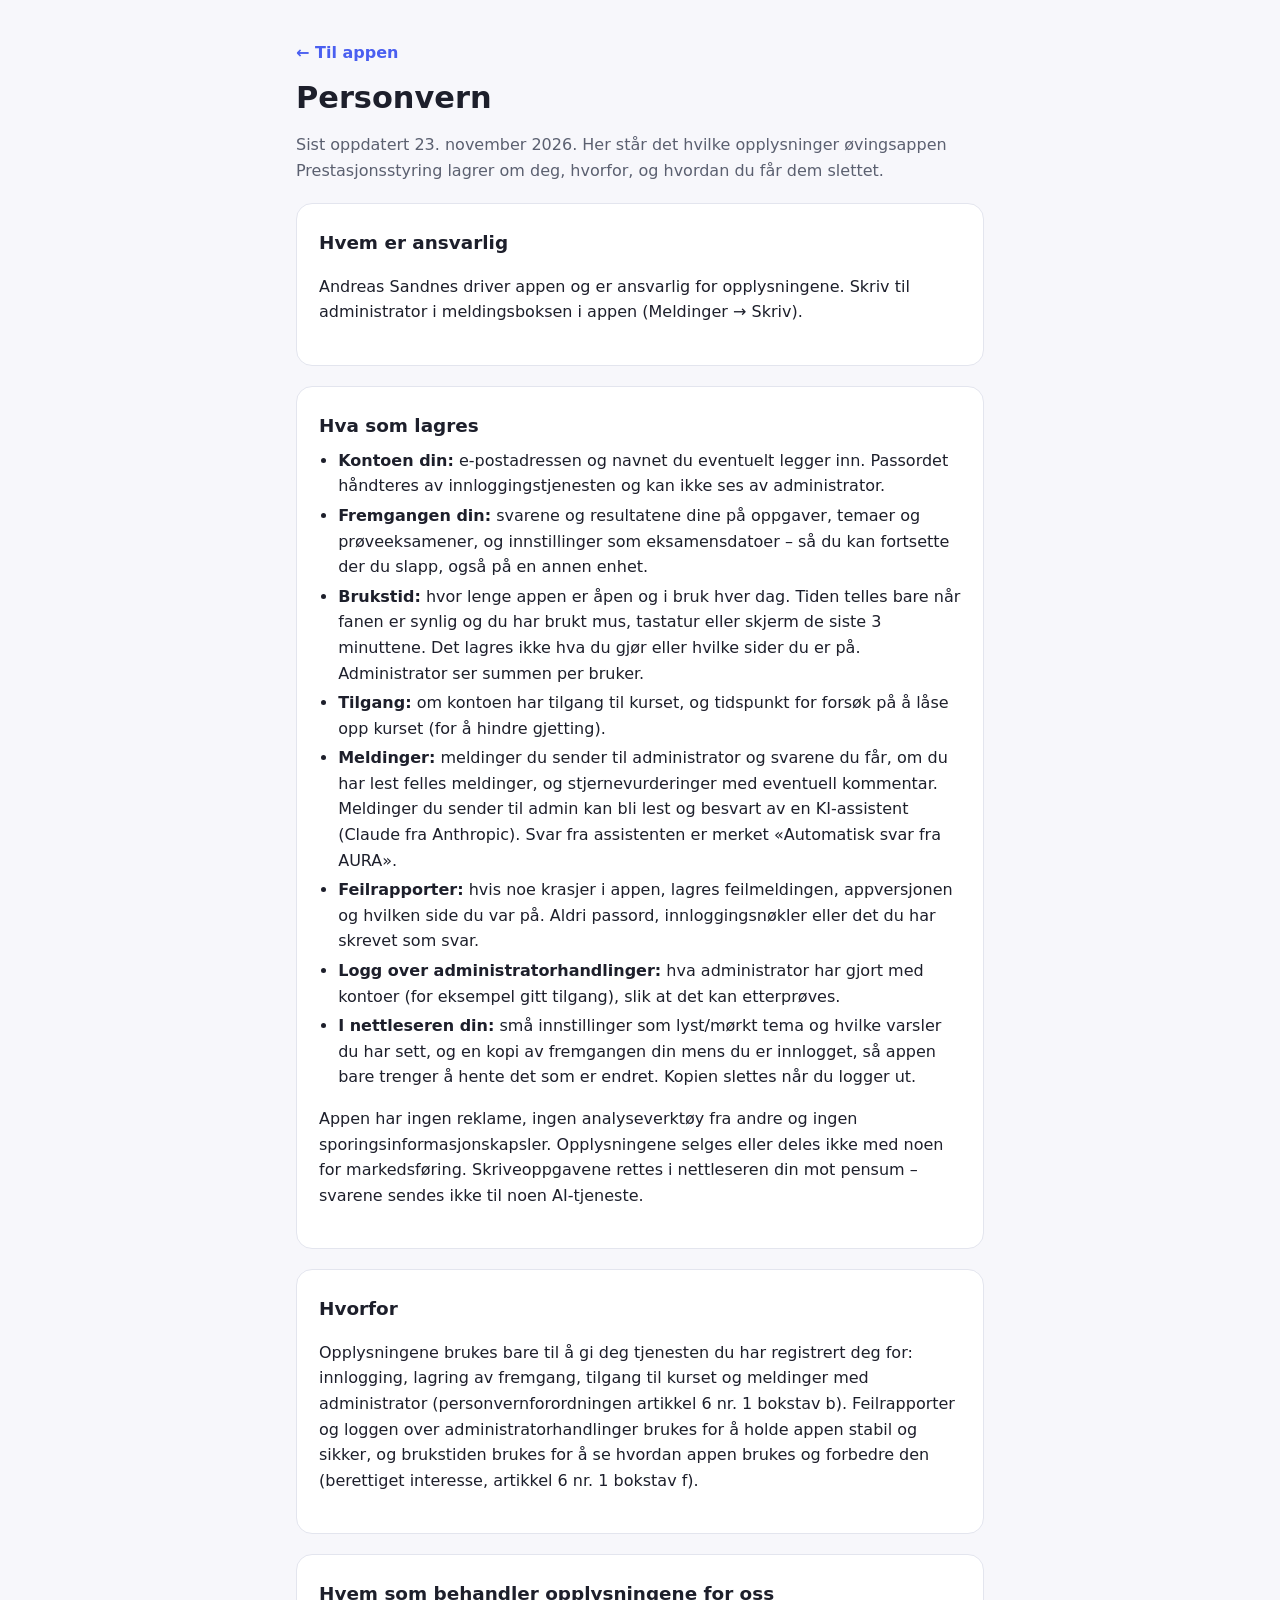
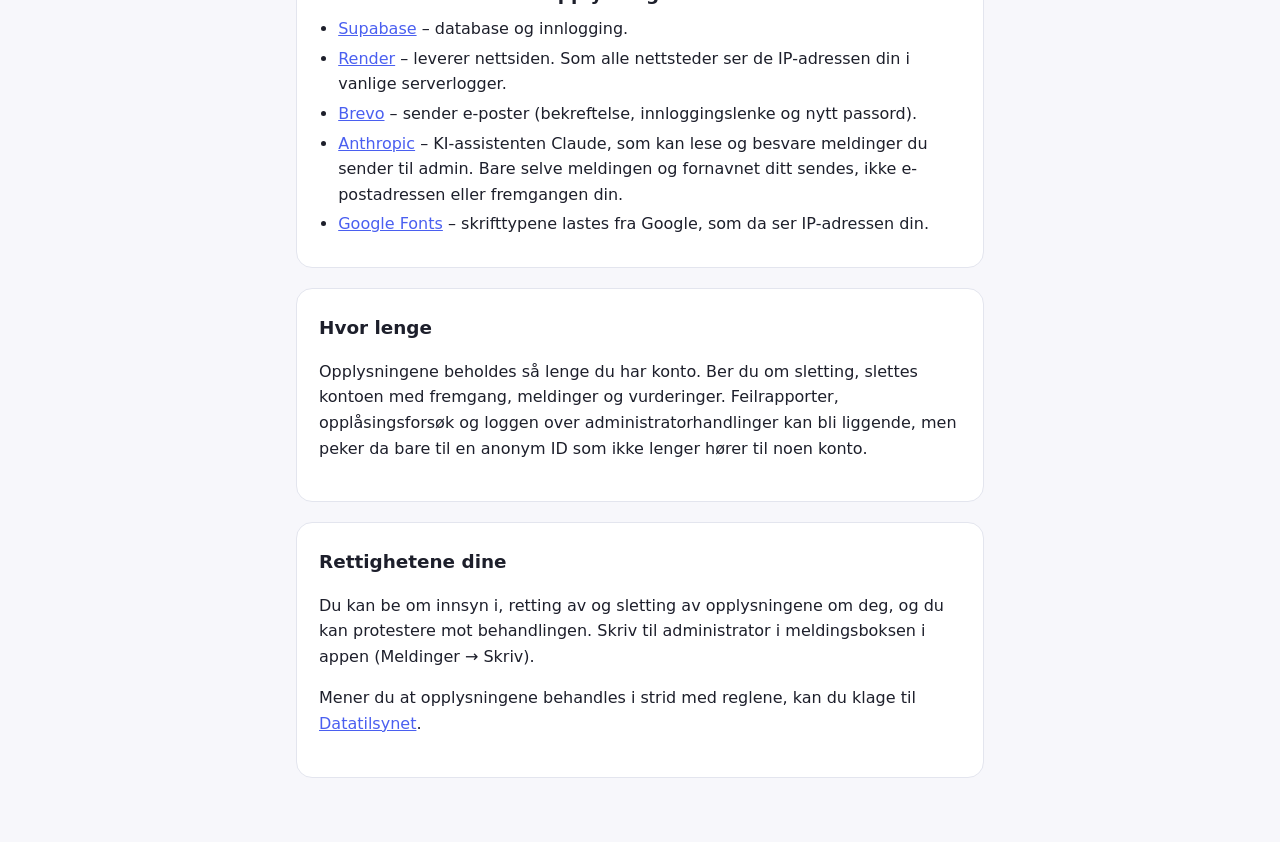
==== commit a9d6e400: "Blokkoppsummeringer, Canvas-materiellet dekket og prøveeksamener 11–14 (v43) Co-Authored-By: Claude " ====
--- a/personvern.html
+++ b/personvern.html
@@ -30,7 +30,7 @@
 <main>
 <a class="back" href="./">← Til appen</a>
 <h1>Personvern</h1>
-<p class="muted">Sist oppdatert 22. november 2026. Her står det hvilke opplysninger øvingsappen Prestasjonsstyring lagrer om deg, hvorfor, og hvordan du får dem slettet.</p>
+<p class="muted">Sist oppdatert 23. november 2026. Her står det hvilke opplysninger øvingsappen Prestasjonsstyring lagrer om deg, hvorfor, og hvordan du får dem slettet.</p>
 
 <div class="card">
 <h2>Hvem er ansvarlig</h2>
